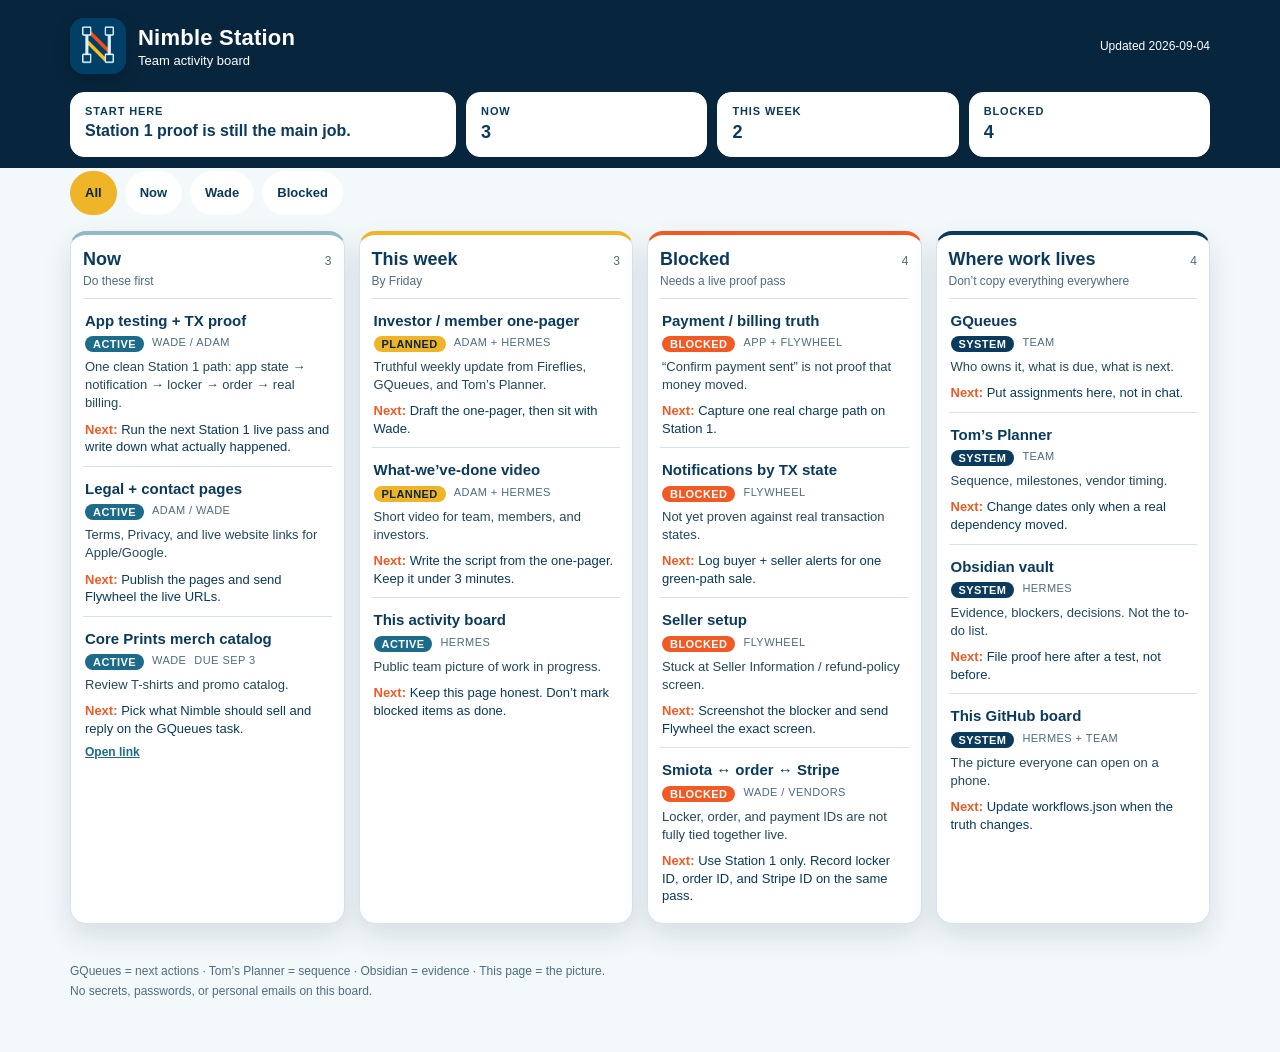
==== index.html @ 57a5df60 "feat: add All/Now/Wade/Blocked filters on the activity board" ====
<!DOCTYPE html>
<html lang="en">
<head>
  <meta charset="utf-8">
  <meta name="viewport" content="width=device-width, initial-scale=1">
  <title>Nimble Station — Activity Board</title>
  <link rel="icon" href="assets/nimble-logo.png">
  <link rel="apple-touch-icon" href="assets/nimble-logo.png">
  <link rel="stylesheet" href="styles.css">
</head>
<body>
  <header class="top">
    <div class="brand">
      <img class="logo" src="assets/nimble-logo.png" alt="Nimble Station">
      <div>
        <h1>Nimble Station</h1>
        <p class="tag">Team activity board</p>
      </div>
    </div>
    <p class="updated" id="updated">Updated —</p>
  </header>

  <section class="pulse" id="pulse"></section>
  <nav class="filters" id="filters" aria-label="Board filters">
    <button type="button" data-filter="all" class="on">All</button>
    <button type="button" data-filter="now">Now</button>
    <button type="button" data-filter="wade">Wade</button>
    <button type="button" data-filter="blocked">Blocked</button>
  </nav>

  <main id="board" class="board">
    <p class="loading">Loading board…</p>
  </main>

  <footer>
    <p>GQueues = next actions · Tom’s Planner = sequence · Obsidian = evidence · This page = the picture.</p>
    <p>No secrets, passwords, or personal emails on this board.</p>
  </footer>

  <script src="app.js"></script>
</body>
</html>
---- styles.css ----
:root {
  --navy: #0a3a5c;
  --navy-deep: #07263d;
  --ice: #c9e8f2;
  --ice-dim: #8fb9c9;
  --orange: #f15a24;
  --gold: #f0b429;
  --paper: #f3f8fb;
  --card: #ffffff;
  --ink: #0a3a5c;
  --muted: #4d6d80;
  --line: #d5e4ec;
  --shadow: 0 12px 28px rgba(7, 38, 61, 0.12);
}

* { box-sizing: border-box; }
html, body { margin: 0; padding: 0; }
body {
  font-family: "Avenir Next", "Segoe UI", sans-serif;
  background:
    linear-gradient(180deg, var(--navy-deep) 0 168px, var(--paper) 168px);
  color: var(--ink);
  min-height: 100vh;
}

.top {
  max-width: 1180px;
  margin: 0 auto;
  padding: 18px 20px 10px;
  display: flex;
  justify-content: space-between;
  align-items: center;
  gap: 16px;
}
.brand { display: flex; gap: 12px; align-items: center; }
.logo {
  width: 56px;
  height: 56px;
  border-radius: 14px;
  display: block;
  box-shadow: 0 6px 16px rgba(0, 0, 0, 0.22);
}
h1 {
  margin: 0;
  font-size: 22px;
  letter-spacing: 0.01em;
  color: #fff;
  font-weight: 700;
}
.tag {
  margin: 2px 0 0;
  color: #ffffff;
  font-size: 13px;
}
.updated {
  margin: 0;
  color: #ffffff;
  font-size: 12px;
}

.pulse {
  max-width: 1180px;
  margin: 8px auto 0;
  padding: 0 20px 14px;
  display: grid;
  grid-template-columns: 1.6fr repeat(3, 1fr);
  gap: 10px;
}
.pulse-card {
  background: #ffffff;
  border: 1px solid #ffffff;
  color: var(--navy);
  border-radius: 14px;
  padding: 12px 14px;
}
.pulse-card.lead {
  background: #ffffff;
  color: var(--navy);
}
.pulse-card .k {
  font-size: 11px;
  letter-spacing: 0.08em;
  text-transform: uppercase;
  opacity: 1;
  margin: 0 0 4px;
  color: var(--navy);
  font-weight: 700;
}
.pulse-card .v {
  margin: 0;
  font-size: 18px;
  font-weight: 700;
  line-height: 1.25;
  color: var(--navy);
}
.pulse-card.lead .v { font-size: 16px; font-weight: 600; color: var(--navy); }
.count-now { color: #0a3a5c; }
.count-week { color: #8a6400; }
.count-blocked { color: #c2410c; }

.filters {
  max-width: 1180px;
  margin: 0 auto 8px;
  padding: 0 20px;
  display: flex;
  flex-wrap: wrap;
  gap: 8px;
}
.filters button {
  background: #ffffff;
  color: var(--navy);
  border: 1px solid #ffffff;
  border-radius: 999px;
  padding: 8px 14px;
  font: 700 13px "Avenir Next", "Segoe UI", sans-serif;
  min-height: 44px;
}
.filters button.on {
  background: var(--gold);
  color: var(--navy-deep);
  border-color: var(--gold);
}

.board {
  max-width: 1180px;
  margin: 0 auto;
  padding: 8px 20px 40px;
  display: grid;
  grid-template-columns: repeat(4, 1fr);
  gap: 14px;
}
.loading { grid-column: 1 / -1; color: var(--muted); }

.lane {
  background: var(--card);
  border: 1px solid var(--line);
  border-radius: 16px;
  box-shadow: var(--shadow);
  padding: 14px 12px 8px;
  min-height: 240px;
}
.lane-head {
  display: flex;
  justify-content: space-between;
  align-items: baseline;
  gap: 8px;
}
.lane h2 { margin: 0; font-size: 18px; }
.lane-count {
  font-size: 12px;
  color: var(--muted);
}
.hint {
  margin: 4px 0 10px;
  color: var(--muted);
  font-size: 12px;
}
.lane.now { border-top: 4px solid var(--ice-dim); }
.lane.week { border-top: 4px solid var(--gold); }
.lane.blocked { border-top: 4px solid var(--orange); }
.lane.systems { border-top: 4px solid var(--navy); }

.item {
  border-top: 1px solid var(--line);
  padding: 12px 2px 10px;
}
.item h3 {
  margin: 0 0 6px;
  font-size: 15px;
  line-height: 1.3;
}
.meta {
  display: flex;
  gap: 8px;
  flex-wrap: wrap;
  margin-bottom: 6px;
  font-size: 11px;
  text-transform: uppercase;
  letter-spacing: 0.04em;
}
.owner, .due { color: var(--muted); }
.status {
  border-radius: 999px;
  padding: 2px 8px;
  color: #fff;
  font-weight: 700;
}
.status.active { background: #1c6b8a; }
.status.planned { background: var(--gold); color: var(--navy-deep); }
.status.blocked { background: var(--orange); }
.status.system { background: var(--navy); }
.note { margin: 0 0 8px; font-size: 13px; line-height: 1.4; color: #23485c; }
.next {
  margin: 0;
  font-size: 13px;
  line-height: 1.35;
  color: var(--navy);
}
.next strong { color: var(--orange); font-weight: 700; }
.item a {
  display: inline-block;
  margin-top: 8px;
  color: #1c6b8a;
  font-size: 12px;
  font-weight: 600;
}

footer {
  max-width: 1180px;
  margin: 0 auto 24px;
  padding: 0 20px 24px;
  color: var(--muted);
  font-size: 12px;
}
footer p { margin: 0 0 6px; }

@media (max-width: 980px) {
  .pulse { grid-template-columns: 1fr 1fr; }
  .board { grid-template-columns: 1fr 1fr; }
}
@media (max-width: 640px) {
  body {
    background: linear-gradient(180deg, var(--navy-deep) 0 210px, var(--paper) 210px);
  }
  .top { align-items: flex-start; }
  .pulse, .board { display: block; }
  .pulse-card, .lane { margin-bottom: 10px; }
  .logo { width: 48px; height: 48px; }
}
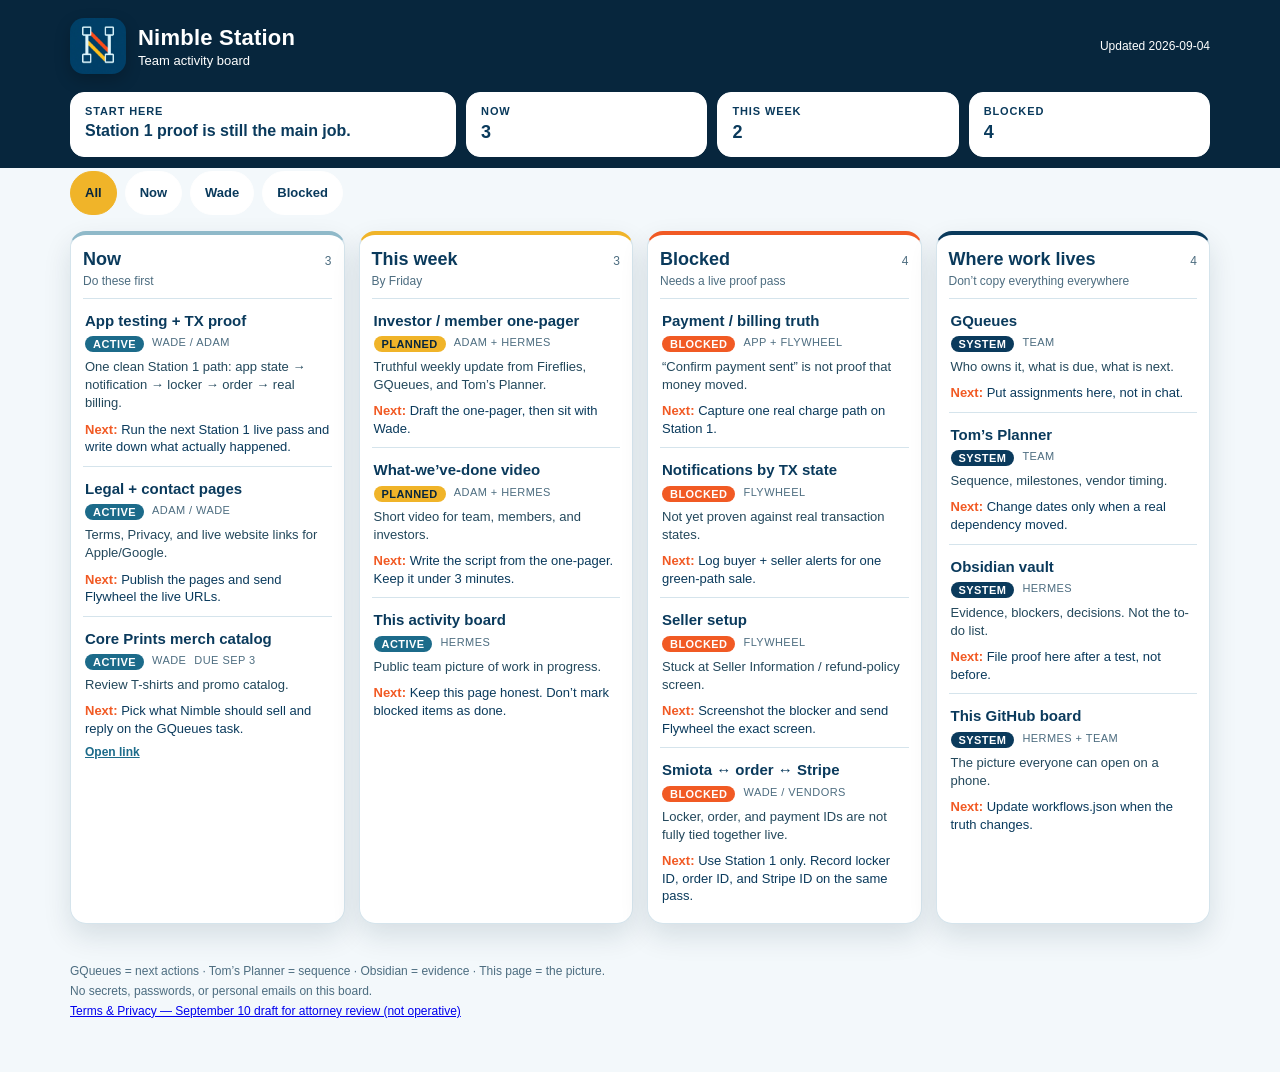
==== commit a99d4d2e: "Add September 10 Terms and Privacy review-only page" ====
--- a/index.html
+++ b/index.html
@@ -35,6 +35,7 @@
   <footer>
     <p>GQueues = next actions · Tom’s Planner = sequence · Obsidian = evidence · This page = the picture.</p>
     <p>No secrets, passwords, or personal emails on this board.</p>
+    <p><a href="terms-privacy-review/">Terms &amp; Privacy — September 10 draft for attorney review (not operative)</a></p>
   </footer>
 
   <script src="app.js"></script>
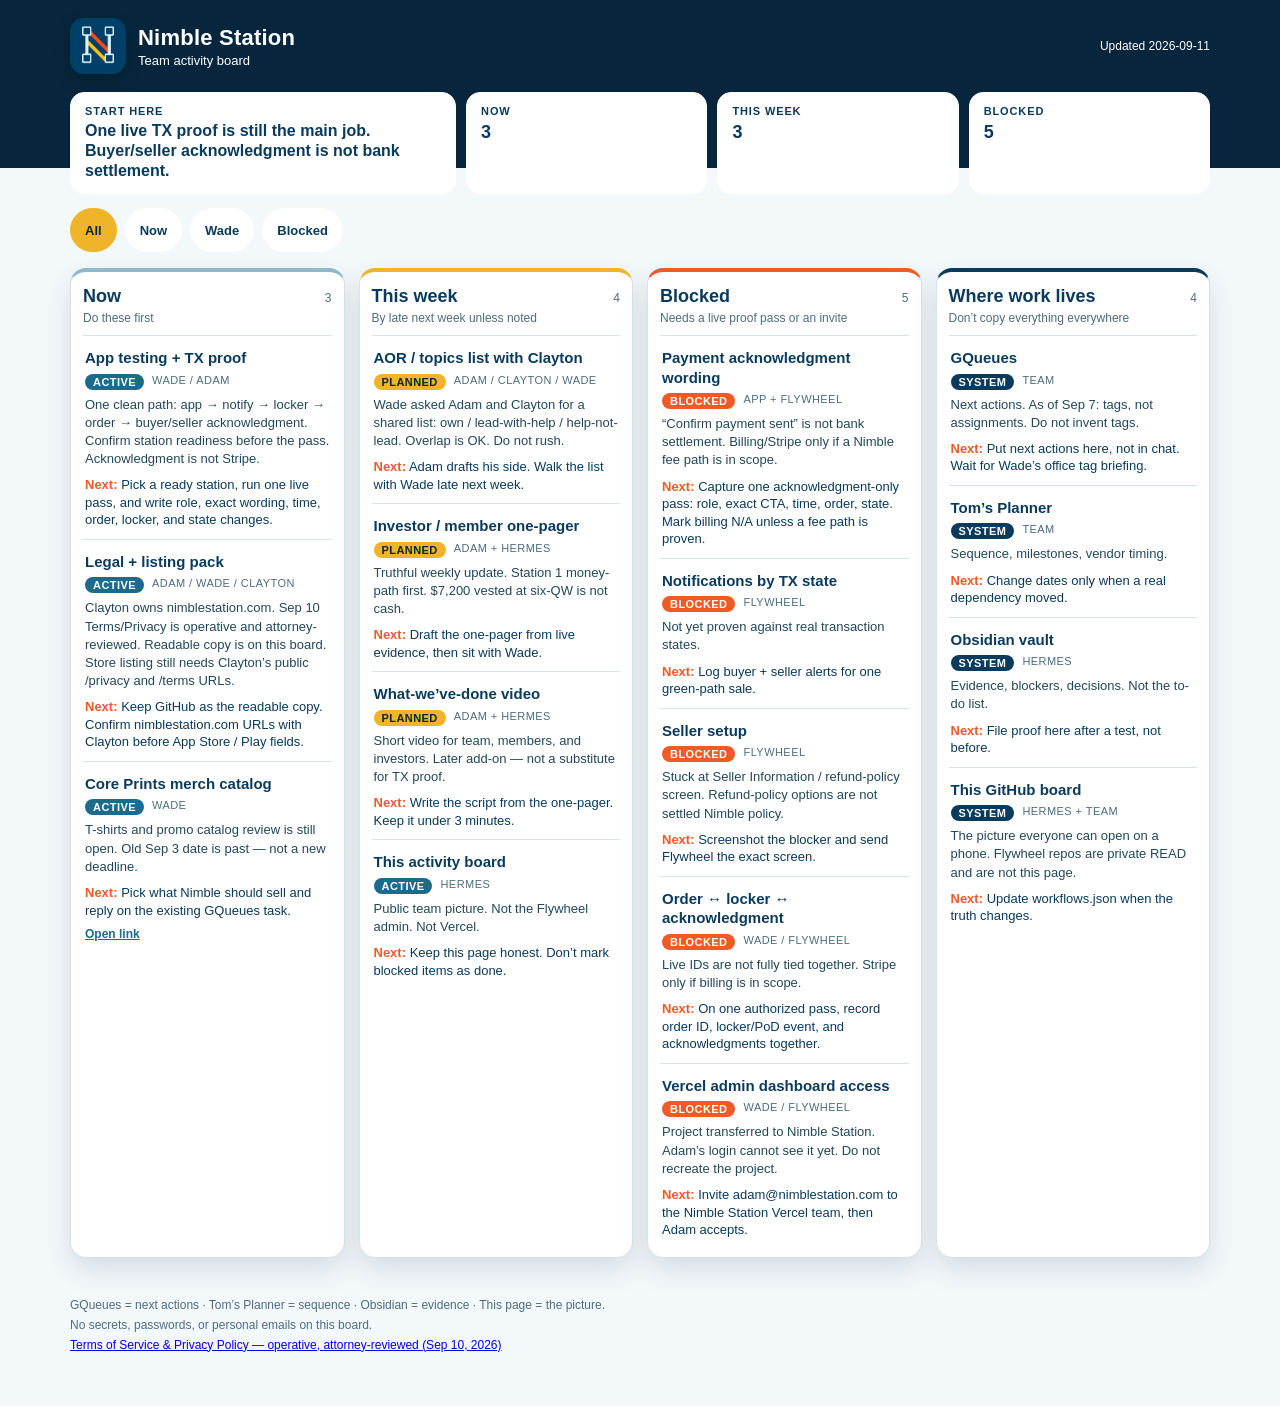
==== commit 4cf46fd7: "feat: publish operative attorney-reviewed Terms and Privacy Reformat the Sep 10 policy for reading (" ====
--- a/index.html
+++ b/index.html
@@ -35,7 +35,7 @@
   <footer>
     <p>GQueues = next actions · Tom’s Planner = sequence · Obsidian = evidence · This page = the picture.</p>
     <p>No secrets, passwords, or personal emails on this board.</p>
-    <p><a href="terms-privacy-review/">Terms &amp; Privacy — September 10 draft for attorney review (not operative)</a></p>
+    <p><a href="terms-privacy-review/">Terms of Service &amp; Privacy Policy — operative, attorney-reviewed (Sep 10, 2026)</a></p>
   </footer>
 
   <script src="app.js"></script>
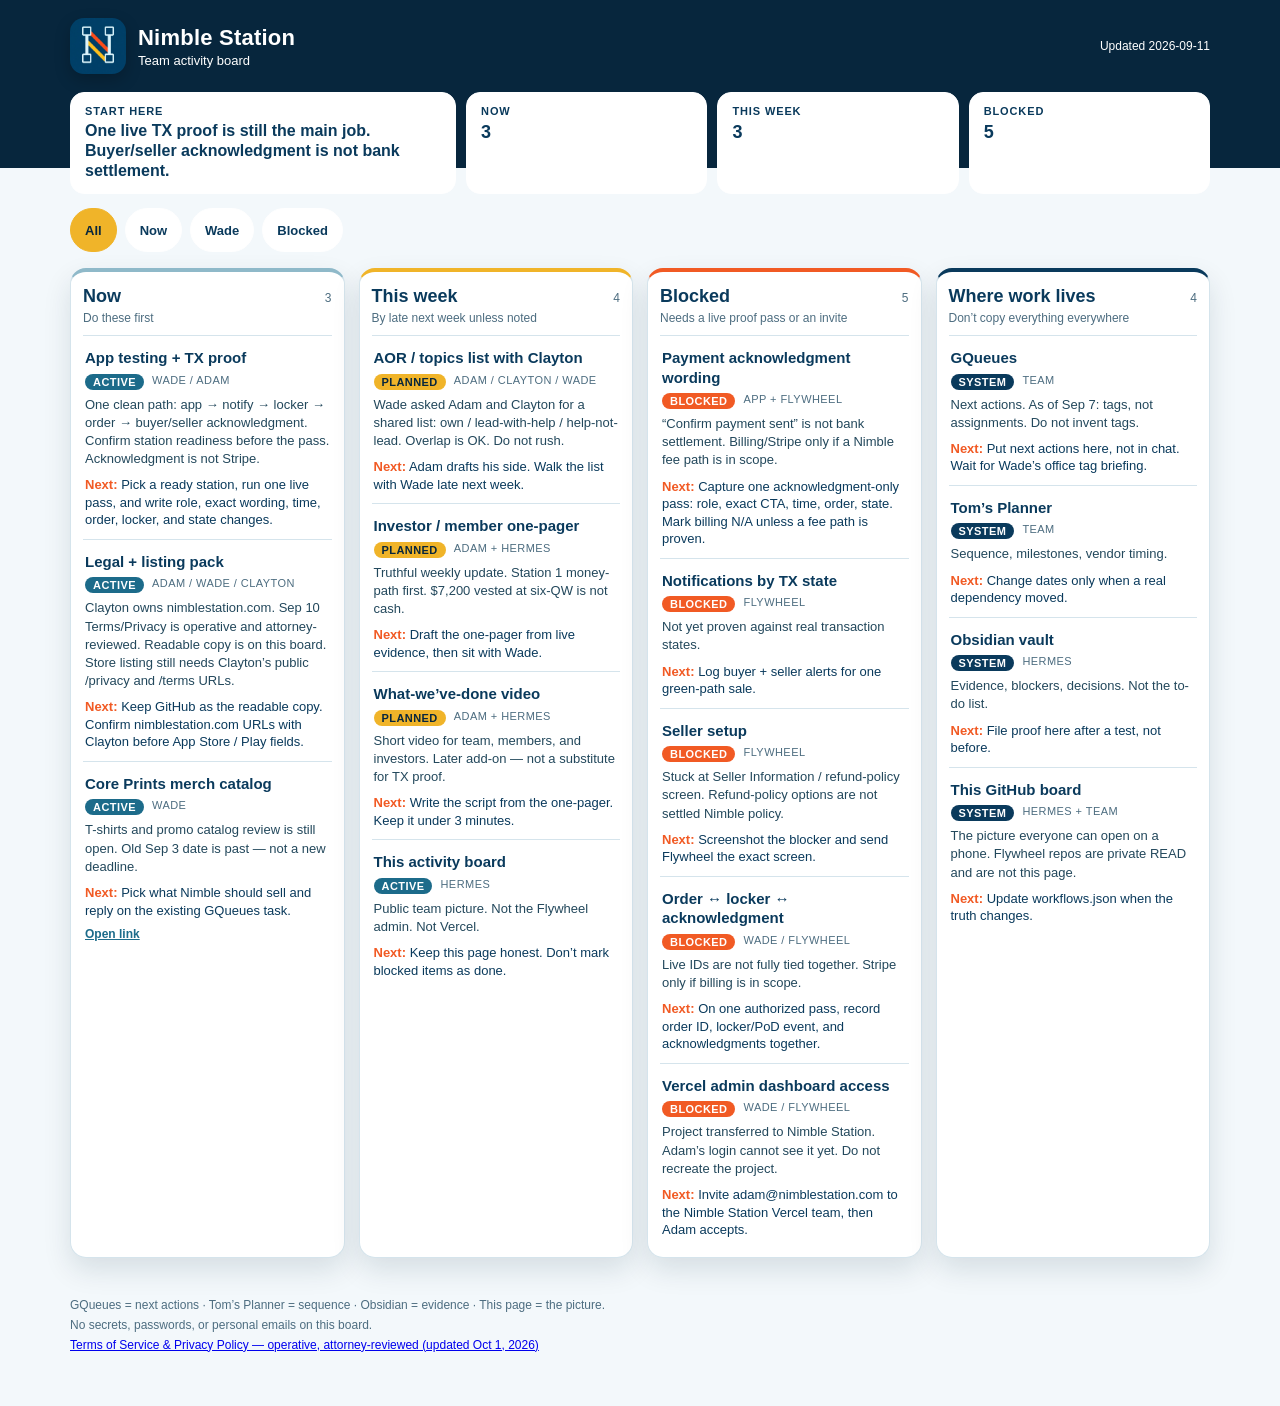
==== commit 3ade96bc: "Update operative Terms and Privacy to October 1, 2026. Add the in-app Settings paths for profile edi" ====
--- a/index.html
+++ b/index.html
@@ -35,7 +35,7 @@
   <footer>
     <p>GQueues = next actions · Tom’s Planner = sequence · Obsidian = evidence · This page = the picture.</p>
     <p>No secrets, passwords, or personal emails on this board.</p>
-    <p><a href="terms-privacy-review/">Terms of Service &amp; Privacy Policy — operative, attorney-reviewed (Sep 10, 2026)</a></p>
+    <p><a href="terms-privacy-review/">Terms of Service &amp; Privacy Policy — operative, attorney-reviewed (updated Oct 1, 2026)</a></p>
   </footer>
 
   <script src="app.js"></script>
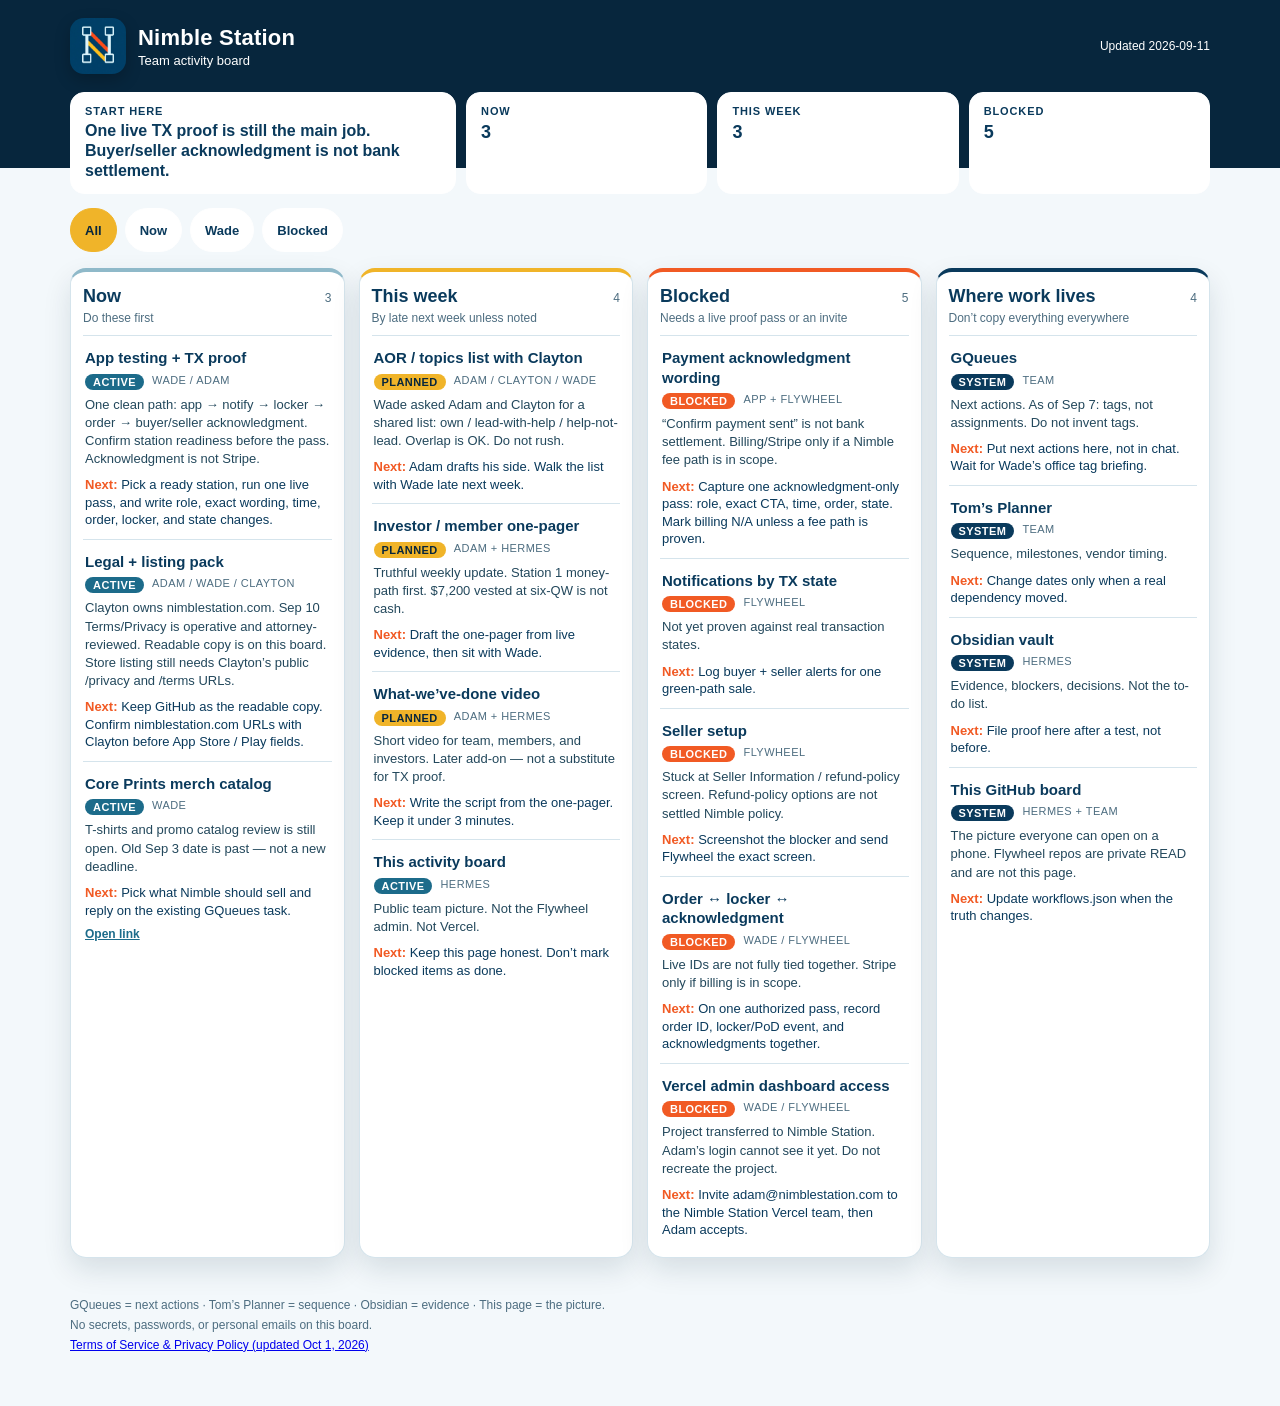
==== commit 58a388fb: "Rebuild the October 1 Terms and Privacy as an official document. Plain-language pass, contents on pa" ====
--- a/index.html
+++ b/index.html
@@ -35,7 +35,7 @@
   <footer>
     <p>GQueues = next actions · Tom’s Planner = sequence · Obsidian = evidence · This page = the picture.</p>
     <p>No secrets, passwords, or personal emails on this board.</p>
-    <p><a href="terms-privacy-review/">Terms of Service &amp; Privacy Policy — operative, attorney-reviewed (updated Oct 1, 2026)</a></p>
+    <p><a href="terms-privacy-review/">Terms of Service &amp; Privacy Policy (updated Oct 1, 2026)</a></p>
   </footer>
 
   <script src="app.js"></script>
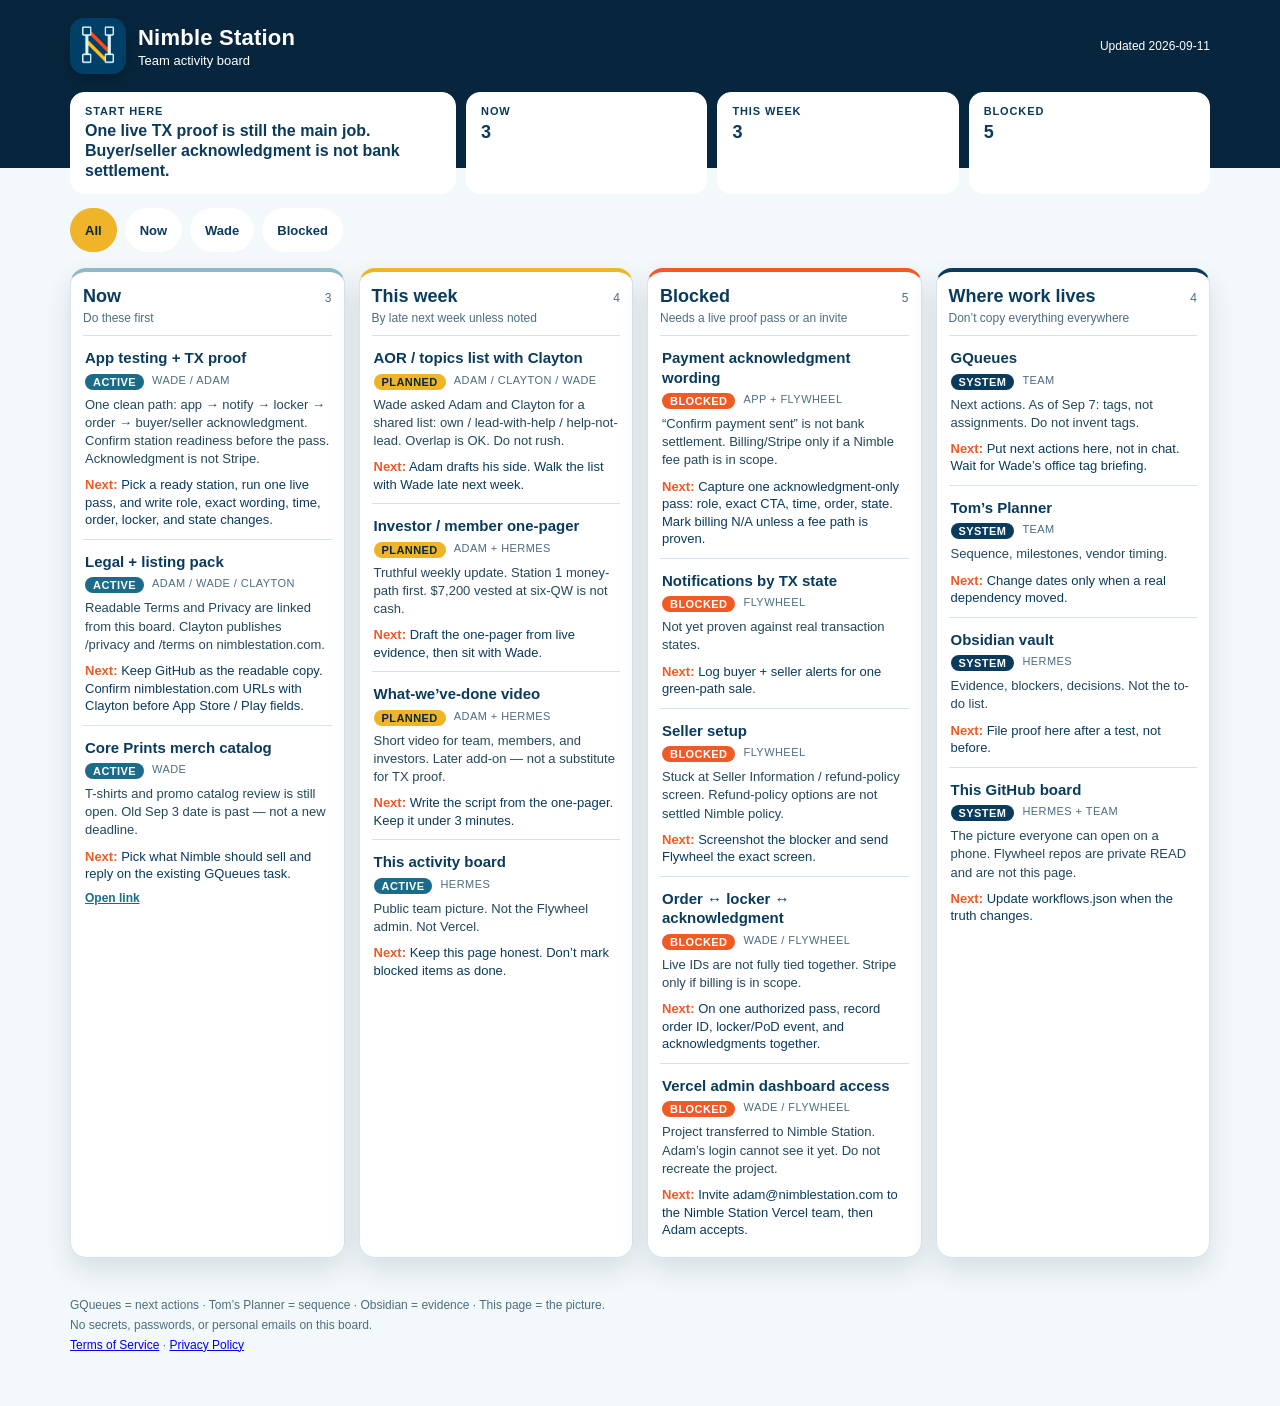
==== commit ab215de3: "Split Terms and Privacy into separate GitHub Pages. Publish the current Google Docs drafts as separa" ====
--- a/index.html
+++ b/index.html
@@ -35,7 +35,7 @@
   <footer>
     <p>GQueues = next actions · Tom’s Planner = sequence · Obsidian = evidence · This page = the picture.</p>
     <p>No secrets, passwords, or personal emails on this board.</p>
-    <p><a href="terms-privacy-review/">Terms of Service &amp; Privacy Policy (updated Oct 1, 2026)</a></p>
+    <p><a href="terms-privacy-review/terms/">Terms of Service</a> · <a href="terms-privacy-review/privacy/">Privacy Policy</a></p>
   </footer>
 
   <script src="app.js"></script>
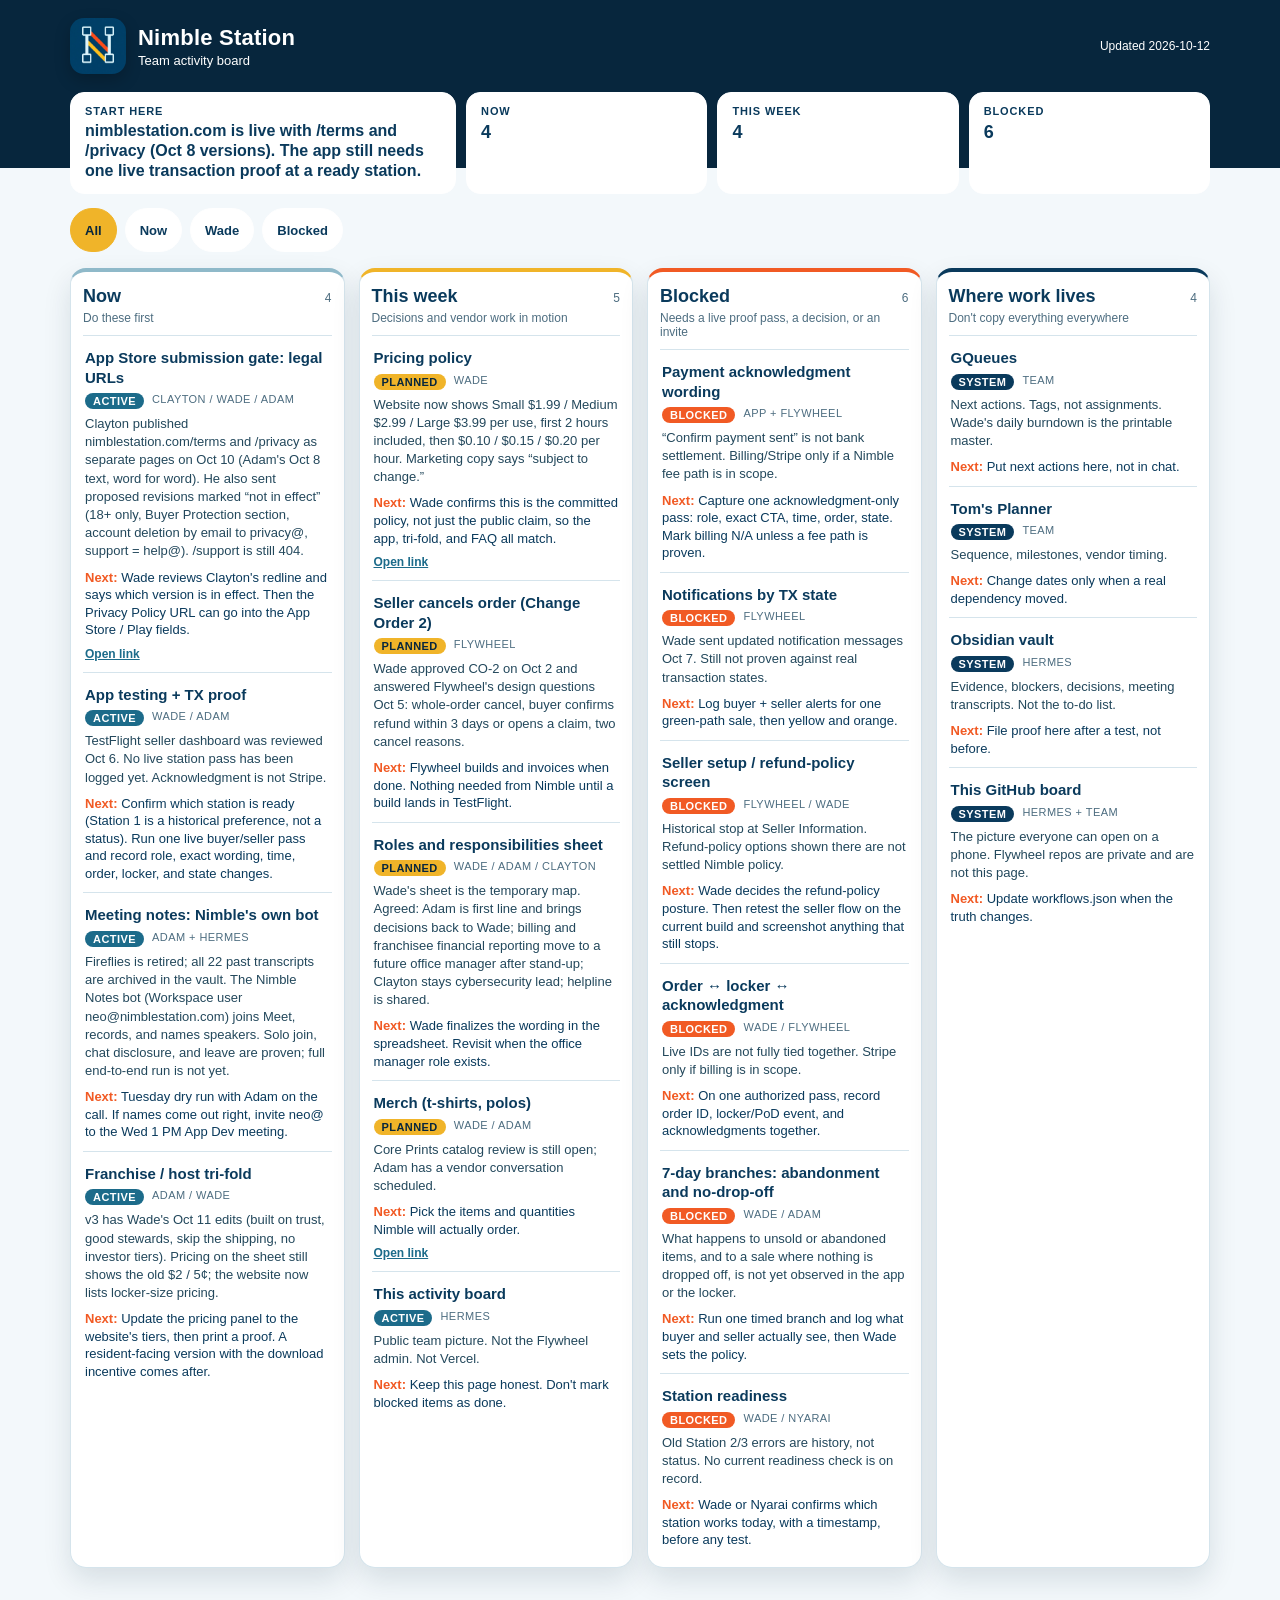
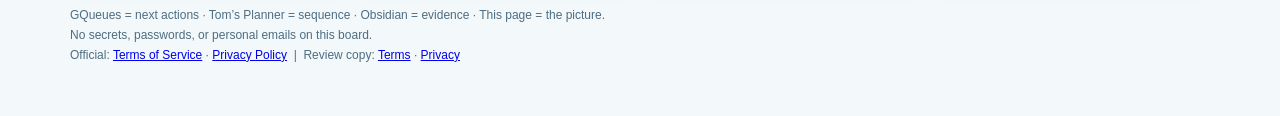
==== commit adb0eee0: "Board refresh 2026-10-12: legal pages live on nimblestation.com, Fireflies retired, Nimble Notes bot" ====
--- a/index.html
+++ b/index.html
@@ -35,7 +35,7 @@
   <footer>
     <p>GQueues = next actions · Tom’s Planner = sequence · Obsidian = evidence · This page = the picture.</p>
     <p>No secrets, passwords, or personal emails on this board.</p>
-    <p><a href="terms-privacy-review/terms/">Terms of Service</a> · <a href="terms-privacy-review/privacy/">Privacy Policy</a></p>
+    <p>Official: <a href="https://www.nimblestation.com/terms">Terms of Service</a> · <a href="https://www.nimblestation.com/privacy">Privacy Policy</a> &nbsp;|&nbsp; Review copy: <a href="terms-privacy-review/terms/">Terms</a> · <a href="terms-privacy-review/privacy/">Privacy</a></p>
   </footer>
 
   <script src="app.js"></script>
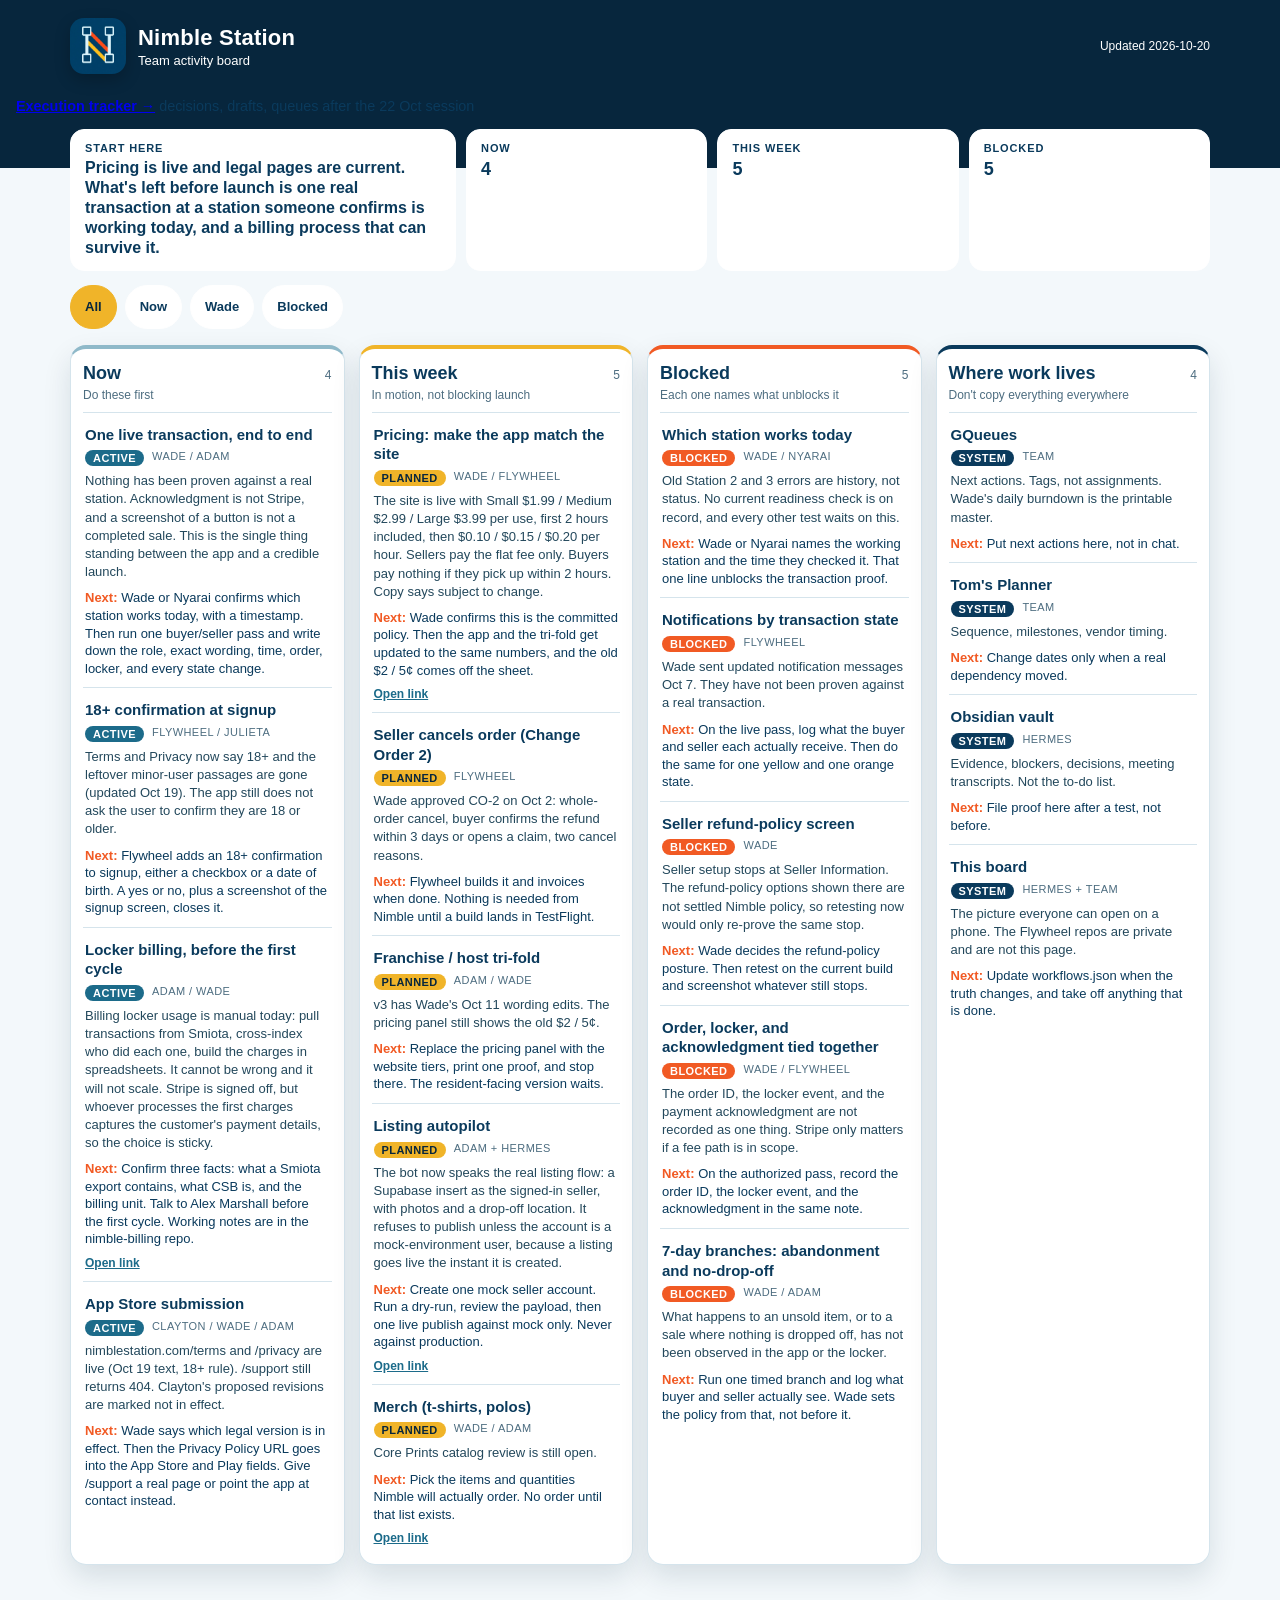
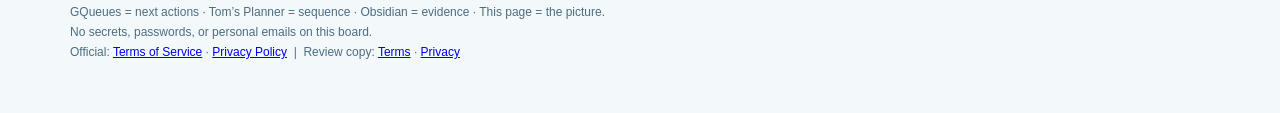
==== commit c31f4346: "Execution tracker 2026-10-22: decisions, ten drafts, queues, with GQueues and Doc links" ====
--- a/index.html
+++ b/index.html
@@ -19,6 +19,7 @@
     </div>
     <p class="updated" id="updated">Updated —</p>
   </header>
+  <p style="padding:0 1rem;font-size:.9rem"><a href="execution/" style="font-weight:600">Execution tracker →</a> decisions, drafts, queues after the 22 Oct session</p>
 
   <section class="pulse" id="pulse"></section>
   <nav class="filters" id="filters" aria-label="Board filters">
